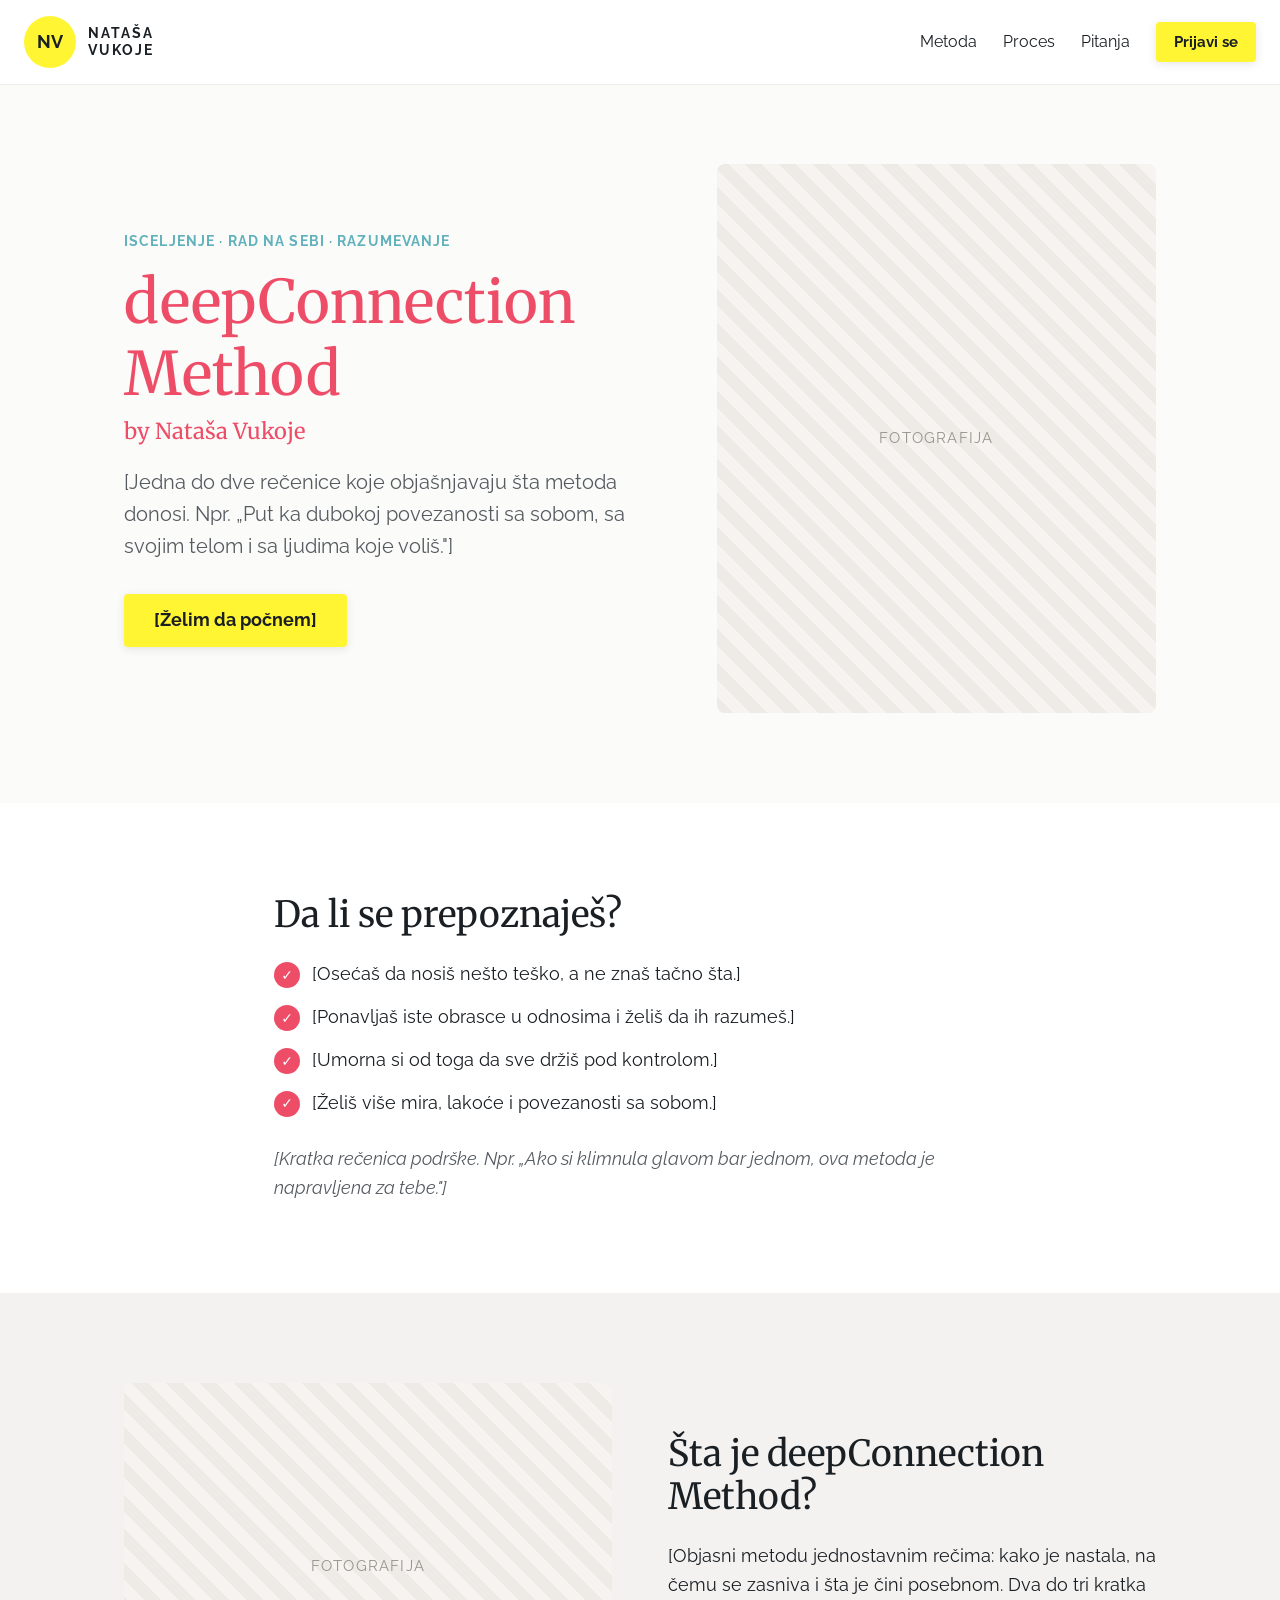
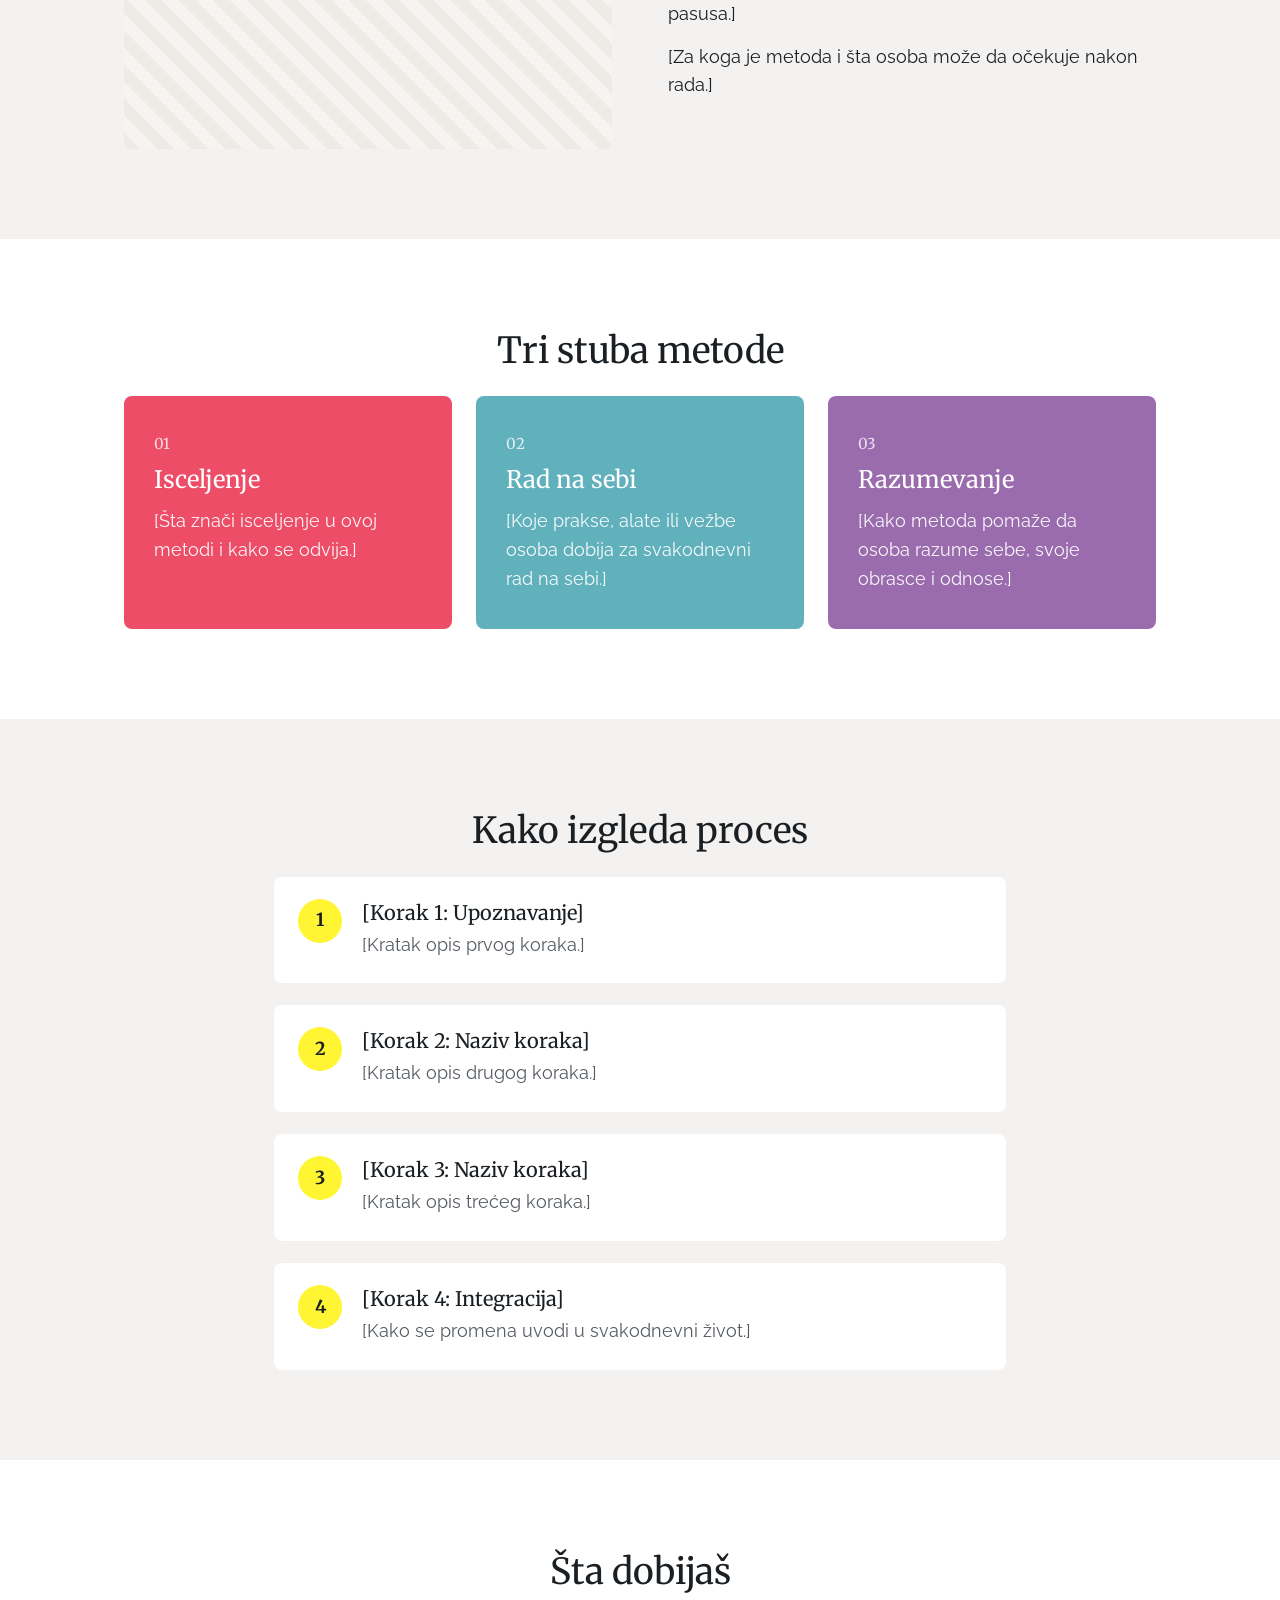
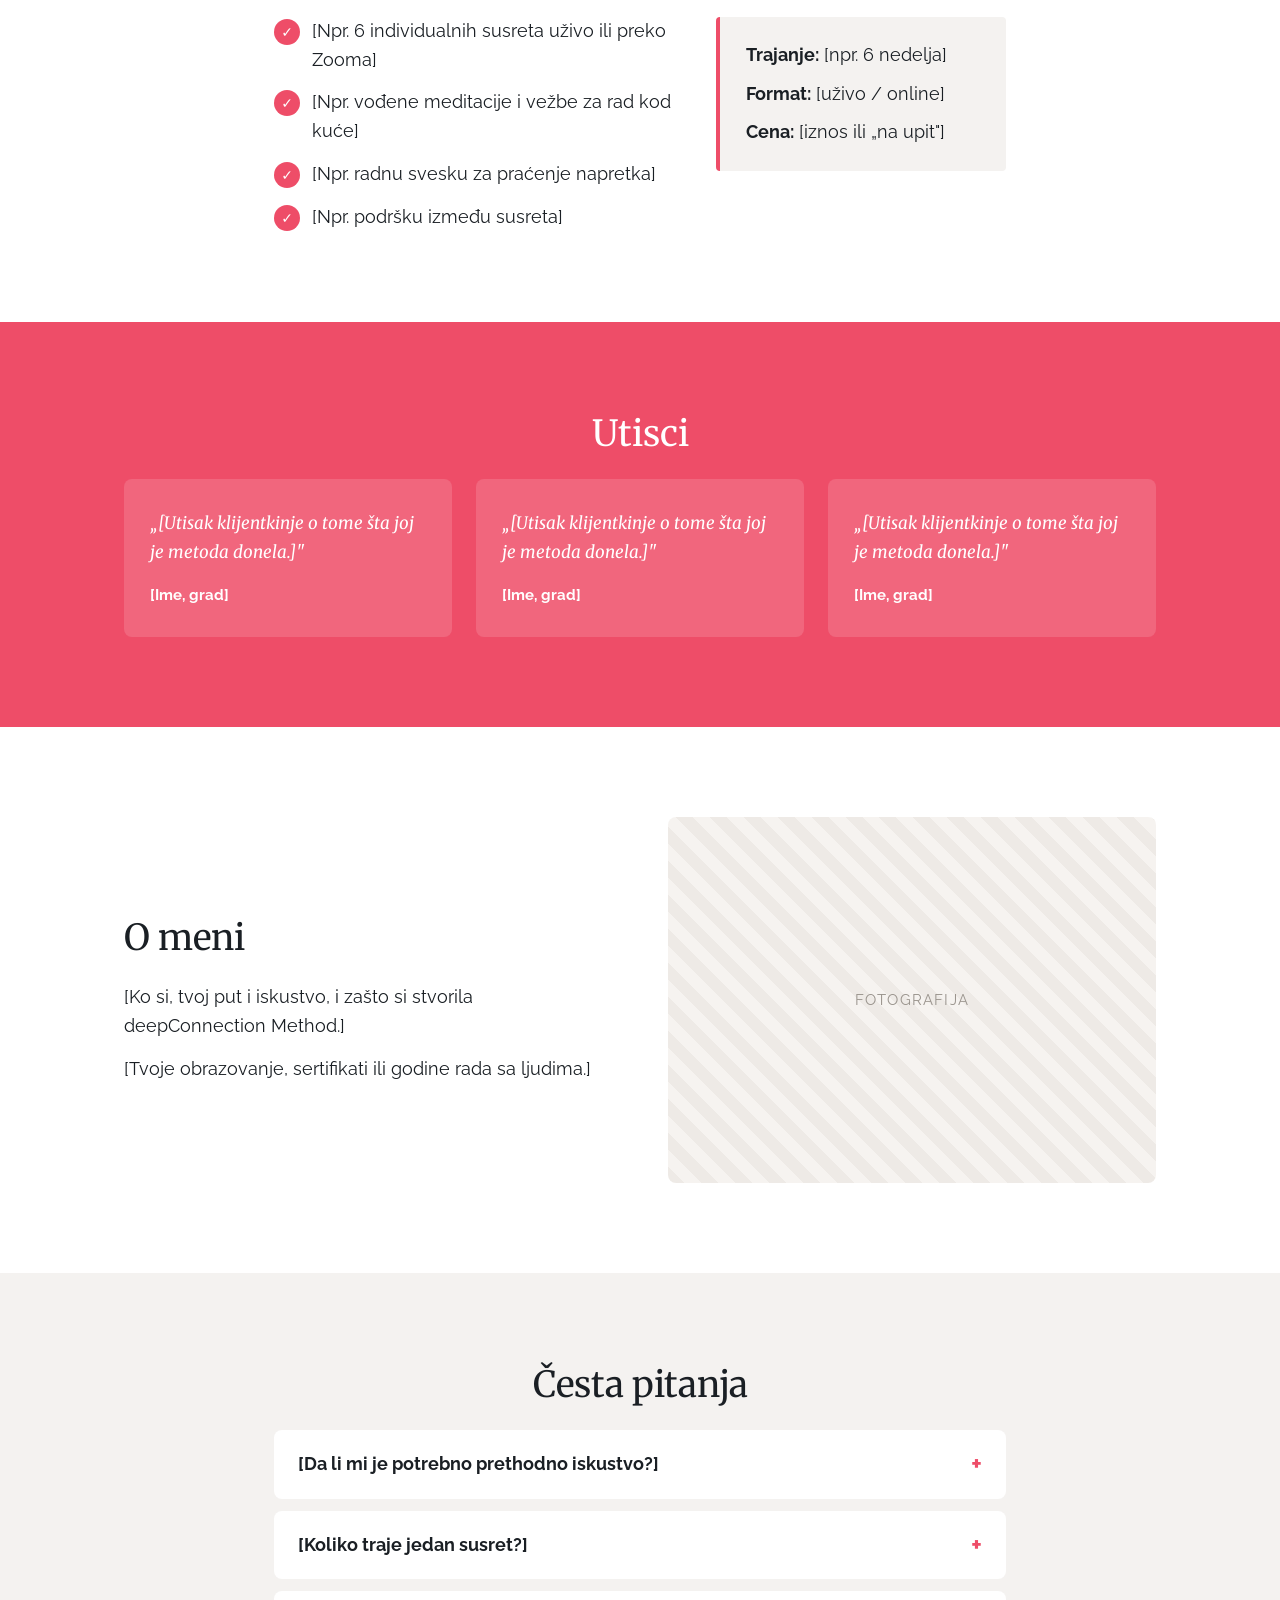
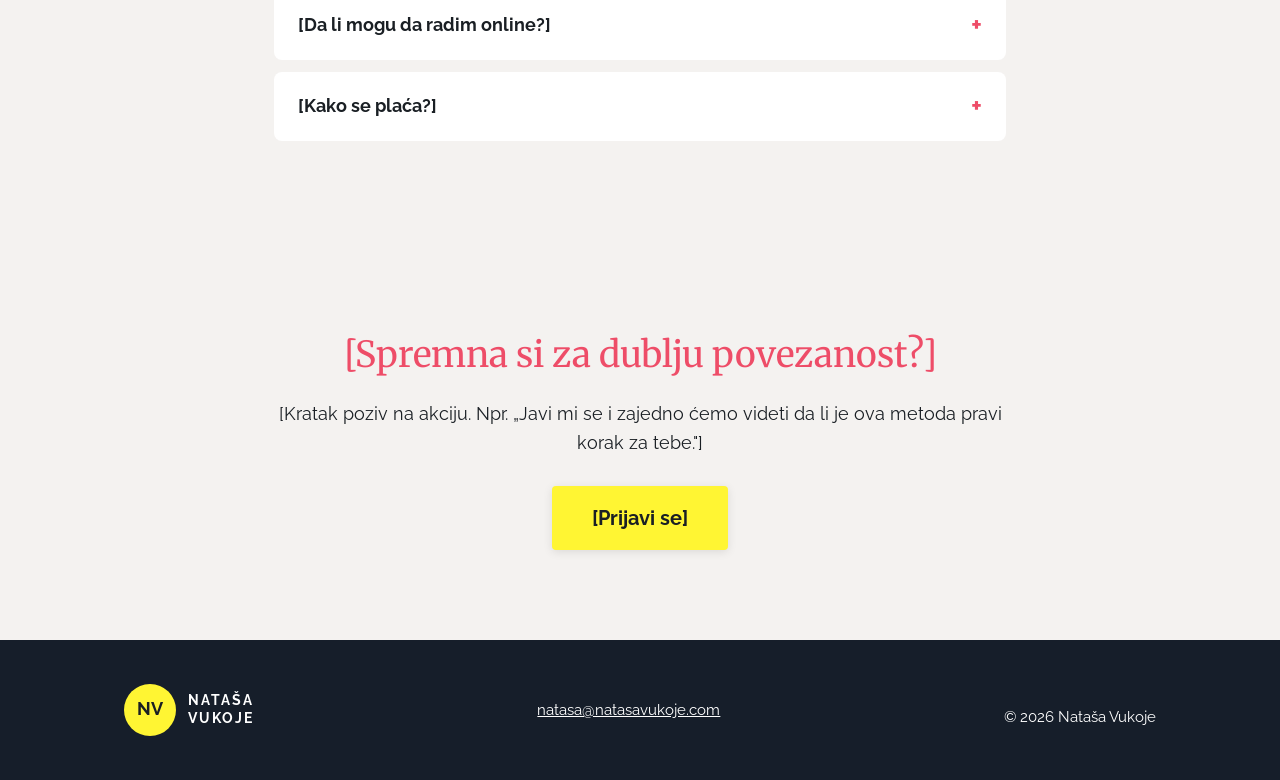
==== deepconnection/index.html @ 4f610537 "Add deepConnection Method page template in natasavukoje.com style Co-Authored-By: Claude Opus 5.5 <n" ====
<!doctype html>
<html lang="sr-Latn">
<head>
  <meta charset="utf-8">
  <meta name="viewport" content="width=device-width, initial-scale=1">
  <title>deepConnection Method — Nataša Vukoje</title>
  <meta name="description" content="deepConnection Method — metoda za isceljenje, rad na sebi i razumevanje. Nataša Vukoje.">
  <link rel="preconnect" href="https://fonts.googleapis.com">
  <link rel="preconnect" href="https://fonts.gstatic.com" crossorigin>
  <link href="https://fonts.googleapis.com/css2?family=Merriweather:ital,wght@0,400;0,700;1,400&family=Raleway:ital,wght@0,400;0,600;0,700;1,400&display=swap" rel="stylesheet">
  <link rel="stylesheet" href="style.css">
</head>
<body>

<!--
  ŠABLON STRANICE: deepConnection Method
  Svaki tekst označen sa [ ... ] treba zameniti pravim tekstom.
  Fotografije: zameni blok <div class="photo">...</div> sa <img src="ime-slike.jpg" alt="opis slike">
-->

  <!-- ZAGLAVLJE -->
  <header class="header">
    <a class="brand" href="../">
      <span class="brand-mark">NV</span>
      <span class="brand-name">NATAŠA<br>VUKOJE</span>
    </a>
    <nav class="menu">
      <a href="#metoda">Metoda</a>
      <a href="#proces">Proces</a>
      <a href="#pitanja">Pitanja</a>
      <a class="btn small" href="#prijava">Prijavi se</a>
    </nav>
  </header>

  <main>

    <!-- 1. NASLOVNI DEO -->
    <section class="hero">
      <div class="wrap hero-grid">
        <div>
          <p class="kicker">Isceljenje · Rad na sebi · Razumevanje</p>
          <h1>deepConnection Method</h1>
          <h3 class="byline">by Nataša Vukoje</h3>
          <p class="lead">[Jedna do dve rečenice koje objašnjavaju šta metoda donosi. Npr. „Put ka dubokoj povezanosti sa sobom, sa svojim telom i sa ljudima koje voliš."]</p>
          <a class="btn" href="#prijava">[Želim da počnem]</a>
        </div>
        <div class="photo tall">Fotografija</div>
      </div>
    </section>

    <!-- 2. DA LI SE PREPOZNAJEŠ -->
    <section class="section">
      <div class="wrap narrow">
        <h2>Da li se prepoznaješ?</h2>
        <ul class="checks">
          <li>[Osećaš da nosiš nešto teško, a ne znaš tačno šta.]</li>
          <li>[Ponavljaš iste obrasce u odnosima i želiš da ih razumeš.]</li>
          <li>[Umorna si od toga da sve držiš pod kontrolom.]</li>
          <li>[Želiš više mira, lakoće i povezanosti sa sobom.]</li>
        </ul>
        <p class="note">[Kratka rečenica podrške. Npr. „Ako si klimnula glavom bar jednom, ova metoda je napravljena za tebe."]</p>
      </div>
    </section>

    <!-- 3. ŠTA JE METODA -->
    <section id="metoda" class="section soft">
      <div class="wrap split">
        <div class="photo">Fotografija</div>
        <div>
          <h2>Šta je deepConnection Method?</h2>
          <p>[Objasni metodu jednostavnim rečima: kako je nastala, na čemu se zasniva i šta je čini posebnom. Dva do tri kratka pasusa.]</p>
          <p>[Za koga je metoda i šta osoba može da očekuje nakon rada.]</p>
        </div>
      </div>
    </section>

    <!-- 4. TRI STUBA METODE -->
    <section class="section">
      <div class="wrap">
        <h2 class="center">Tri stuba metode</h2>
        <div class="pillars">
          <article class="pillar pink">
            <span class="num">01</span>
            <h3>Isceljenje</h3>
            <p>[Šta znači isceljenje u ovoj metodi i kako se odvija.]</p>
          </article>
          <article class="pillar teal">
            <span class="num">02</span>
            <h3>Rad na sebi</h3>
            <p>[Koje prakse, alate ili vežbe osoba dobija za svakodnevni rad na sebi.]</p>
          </article>
          <article class="pillar purple">
            <span class="num">03</span>
            <h3>Razumevanje</h3>
            <p>[Kako metoda pomaže da osoba razume sebe, svoje obrasce i odnose.]</p>
          </article>
        </div>
      </div>
    </section>

    <!-- 5. KAKO IZGLEDA PROCES -->
    <section id="proces" class="section soft">
      <div class="wrap narrow">
        <h2 class="center">Kako izgleda proces</h2>
        <ol class="steps">
          <li><h4>[Korak 1: Upoznavanje]</h4><p>[Kratak opis prvog koraka.]</p></li>
          <li><h4>[Korak 2: Naziv koraka]</h4><p>[Kratak opis drugog koraka.]</p></li>
          <li><h4>[Korak 3: Naziv koraka]</h4><p>[Kratak opis trećeg koraka.]</p></li>
          <li><h4>[Korak 4: Integracija]</h4><p>[Kako se promena uvodi u svakodnevni život.]</p></li>
        </ol>
      </div>
    </section>

    <!-- 6. ŠTA DOBIJAŠ -->
    <section class="section">
      <div class="wrap narrow">
        <h2 class="center">Šta dobijaš</h2>
        <div class="offer">
          <ul class="checks">
            <li>[Npr. 6 individualnih susreta uživo ili preko Zooma]</li>
            <li>[Npr. vođene meditacije i vežbe za rad kod kuće]</li>
            <li>[Npr. radnu svesku za praćenje napretka]</li>
            <li>[Npr. podršku između susreta]</li>
          </ul>
          <div class="facts">
            <p><strong>Trajanje:</strong> [npr. 6 nedelja]</p>
            <p><strong>Format:</strong> [uživo / online]</p>
            <p><strong>Cena:</strong> [iznos ili „na upit"]</p>
          </div>
        </div>
      </div>
    </section>

    <!-- 7. UTISCI -->
    <section class="section band">
      <div class="wrap">
        <h2 class="center">Utisci</h2>
        <div class="quotes">
          <blockquote><p>„[Utisak klijentkinje o tome šta joj je metoda donela.]"</p><cite>[Ime, grad]</cite></blockquote>
          <blockquote><p>„[Utisak klijentkinje o tome šta joj je metoda donela.]"</p><cite>[Ime, grad]</cite></blockquote>
          <blockquote><p>„[Utisak klijentkinje o tome šta joj je metoda donela.]"</p><cite>[Ime, grad]</cite></blockquote>
        </div>
      </div>
    </section>

    <!-- 8. O MENI -->
    <section class="section">
      <div class="wrap split">
        <div>
          <h2>O meni</h2>
          <p>[Ko si, tvoj put i iskustvo, i zašto si stvorila deepConnection Method.]</p>
          <p>[Tvoje obrazovanje, sertifikati ili godine rada sa ljudima.]</p>
        </div>
        <div class="photo">Fotografija</div>
      </div>
    </section>

    <!-- 9. ČESTA PITANJA -->
    <section id="pitanja" class="section soft">
      <div class="wrap narrow">
        <h2 class="center">Česta pitanja</h2>
        <details><summary>[Da li mi je potrebno prethodno iskustvo?]</summary><p>[Odgovor.]</p></details>
        <details><summary>[Koliko traje jedan susret?]</summary><p>[Odgovor.]</p></details>
        <details><summary>[Da li mogu da radim online?]</summary><p>[Odgovor.]</p></details>
        <details><summary>[Kako se plaća?]</summary><p>[Odgovor.]</p></details>
      </div>
    </section>

    <!-- 10. PRIJAVA -->
    <section id="prijava" class="section cta">
      <div class="wrap narrow center">
        <h2>[Spremna si za dublju povezanost?]</h2>
        <p>[Kratak poziv na akciju. Npr. „Javi mi se i zajedno ćemo videti da li je ova metoda pravi korak za tebe."]</p>
        <!-- Ovde se može staviti link ka formi za prijavu ili ka stranici za plaćanje -->
        <a class="btn big" href="mailto:natasa@natasavukoje.com?subject=deepConnection%20Method">[Prijavi se]</a>
      </div>
    </section>

  </main>

  <!-- PODNOŽJE -->
  <footer class="footer">
    <div class="wrap footer-grid">
      <a class="brand light" href="../">
        <span class="brand-mark">NV</span>
        <span class="brand-name">NATAŠA<br>VUKOJE</span>
      </a>
      <p><a href="mailto:natasa@natasavukoje.com">natasa@natasavukoje.com</a></p>
      <p>© <span id="year">2026</span> Nataša Vukoje</p>
    </div>
  </footer>

  <script>document.getElementById('year').textContent = new Date().getFullYear();</script>
</body>
</html>
---- deepconnection/style.css ----
/* ===== Boje sa sajta natasavukoje.com ===== */
:root {
  --pink: #ee4d68;
  --yellow: #fff533;
  --teal: #60b1bc;
  --purple: #9a6cae;
  --ink: #1a1f24;
  --muted: #555b61;
  --soft: #f4f2f0;
  --white: #ffffff;
  --navy: #161e2a;
  --max: 1080px;
}

* { box-sizing: border-box; margin: 0; padding: 0; }
html { scroll-behavior: smooth; }

body {
  background: var(--white);
  color: var(--ink);
  font-family: "Raleway", system-ui, sans-serif;
  font-size: 18px;
  line-height: 1.6;
}

h1, h2, h3, h4 { font-family: "Merriweather", Georgia, serif; font-weight: 400; line-height: 1.2; }
h1 { font-size: clamp(38px, 6vw, 60px); color: var(--pink); }
h2 { font-size: clamp(28px, 4vw, 36px); margin-bottom: 24px; }
h3 { font-size: 24px; }
h4 { font-size: 20px; margin-bottom: 6px; }
p + p { margin-top: 14px; }
a { color: inherit; }

.wrap { max-width: var(--max); margin: 0 auto; padding: 0 24px; }
.narrow { max-width: 780px; }
.center { text-align: center; }

/* ===== Dugmad (žuta kao na sajtu) ===== */
.btn {
  display: inline-block;
  background: var(--yellow);
  color: var(--ink);
  font-weight: 700;
  text-decoration: none;
  padding: 12px 30px;
  border-radius: 4px;
  box-shadow: 0 2px 10px rgba(0, 0, 0, .1);
  transition: transform .15s, box-shadow .15s;
}
.btn:hover { transform: translateY(-2px); box-shadow: 0 6px 18px rgba(0, 0, 0, .15); }
.btn.small { padding: 8px 18px; font-size: 15px; }
.btn.big { padding: 16px 40px; font-size: 20px; margin-top: 28px; }

/* ===== Zaglavlje ===== */
.header {
  position: sticky; top: 0; z-index: 10;
  display: flex; justify-content: space-between; align-items: center;
  padding: 16px 24px;
  background: var(--white);
  box-shadow: 0 1px 0 rgba(0, 0, 0, .06);
}
.brand { display: flex; align-items: center; gap: 12px; text-decoration: none; }
.brand-mark {
  width: 52px; height: 52px; border-radius: 50%;
  background: var(--yellow); color: var(--ink);
  display: grid; place-items: center;
  font-weight: 700; font-size: 18px; letter-spacing: .02em;
}
.brand-name { font-weight: 700; font-size: 14px; letter-spacing: .14em; line-height: 1.25; }
.menu { display: flex; align-items: center; gap: 26px; font-size: 16px; }
.menu a:not(.btn) { text-decoration: none; }
.menu a:not(.btn):hover { color: var(--pink); }

/* ===== Sekcije ===== */
.section { padding: 90px 0; }
.soft { background: var(--soft); }

/* Naslovni deo */
.hero { padding: 80px 0 90px; background: #fbfbf9; }
.hero-grid { display: grid; grid-template-columns: 1.1fr .9fr; gap: 56px; align-items: center; }
.kicker { color: var(--teal); font-weight: 700; letter-spacing: .08em; text-transform: uppercase; font-size: 14px; margin-bottom: 14px; }
.byline { color: var(--pink); font-size: 22px; margin: 8px 0 22px; }
.lead { font-size: 20px; color: var(--muted); margin-bottom: 32px; max-width: 520px; }

/* Mesto za fotografiju */
.photo {
  aspect-ratio: 4 / 3;
  border-radius: 8px;
  background: repeating-linear-gradient(45deg, #eeeae6, #eeeae6 12px, #f6f3f0 12px, #f6f3f0 24px);
  display: grid; place-items: center;
  color: #9a948d; font-size: 15px; letter-spacing: .08em; text-transform: uppercase;
}
.photo.tall { aspect-ratio: 4 / 5; }
img { width: 100%; border-radius: 8px; display: block; object-fit: cover; }

/* Dve kolone */
.split { display: grid; grid-template-columns: 1fr 1fr; gap: 56px; align-items: center; }

/* Liste sa kvačicom */
.checks { list-style: none; display: grid; gap: 14px; }
.checks li { position: relative; padding-left: 38px; }
.checks li::before {
  content: "✓";
  position: absolute; left: 0; top: 2px;
  width: 26px; height: 26px; border-radius: 50%;
  background: var(--pink); color: var(--white);
  display: grid; place-items: center; font-size: 14px; font-weight: 700;
}
.note { margin-top: 28px; font-style: italic; color: var(--muted); }

/* Tri stuba */
.pillars { display: grid; grid-template-columns: repeat(3, 1fr); gap: 24px; }
.pillar { padding: 36px 30px; border-radius: 8px; color: var(--white); }
.pillar p { margin-top: 12px; opacity: .95; }
.pillar .num { font-family: "Merriweather", serif; font-size: 15px; opacity: .8; display: block; margin-bottom: 10px; }
.pillar.pink { background: var(--pink); }
.pillar.teal { background: var(--teal); }
.pillar.purple { background: var(--purple); }

/* Koraci procesa */
.steps { list-style: none; counter-reset: s; display: grid; gap: 22px; }
.steps li {
  counter-increment: s;
  position: relative; padding: 24px 26px 24px 88px;
  background: var(--white); border-radius: 8px;
}
.steps li::before {
  content: counter(s);
  position: absolute; left: 24px; top: 22px;
  width: 44px; height: 44px; border-radius: 50%;
  background: var(--yellow); color: var(--ink);
  display: grid; place-items: center;
  font-family: "Merriweather", serif; font-weight: 700; font-size: 18px;
}
.steps p { color: var(--muted); }

/* Šta dobijaš */
.offer { display: grid; grid-template-columns: 1.4fr 1fr; gap: 36px; align-items: start; }
.facts { background: var(--soft); border-left: 4px solid var(--pink); padding: 24px 26px; border-radius: 4px; }
.facts p + p { margin-top: 10px; }

/* Utisci — roze traka kao na sajtu */
.band { background: var(--pink); color: var(--white); }
.quotes { display: grid; grid-template-columns: repeat(3, 1fr); gap: 24px; }
blockquote { background: rgba(255, 255, 255, .14); padding: 30px 26px; border-radius: 8px; }
blockquote p { font-family: "Merriweather", serif; font-style: italic; font-size: 17px; line-height: 1.7; }
cite { display: block; margin-top: 16px; font-style: normal; font-weight: 700; font-size: 15px; }

/* Česta pitanja */
details { background: var(--white); border-radius: 8px; margin-bottom: 12px; }
summary { cursor: pointer; padding: 20px 24px; font-weight: 700; list-style: none; position: relative; padding-right: 56px; }
summary::-webkit-details-marker { display: none; }
summary::after { content: "+"; position: absolute; right: 24px; top: 14px; font-size: 26px; color: var(--pink); }
details[open] summary::after { content: "–"; }
details p { padding: 0 24px 22px; color: var(--muted); }

/* Prijava */
.cta { background: var(--soft); }
.cta h2 { color: var(--pink); }

/* Podnožje */
.footer { background: var(--navy); color: var(--white); padding: 44px 0; font-size: 15px; }
.footer-grid { display: flex; flex-wrap: wrap; gap: 20px; justify-content: space-between; align-items: center; }
.brand.light .brand-name { color: var(--white); }

/* ===== Telefoni i tableti ===== */
@media (max-width: 860px) {
  .hero-grid, .split, .offer { grid-template-columns: 1fr; gap: 36px; }
  .pillars, .quotes { grid-template-columns: 1fr; }
  .menu a:not(.btn) { display: none; }
  .section { padding: 64px 0; }
  .hero { padding: 48px 0 64px; }
}
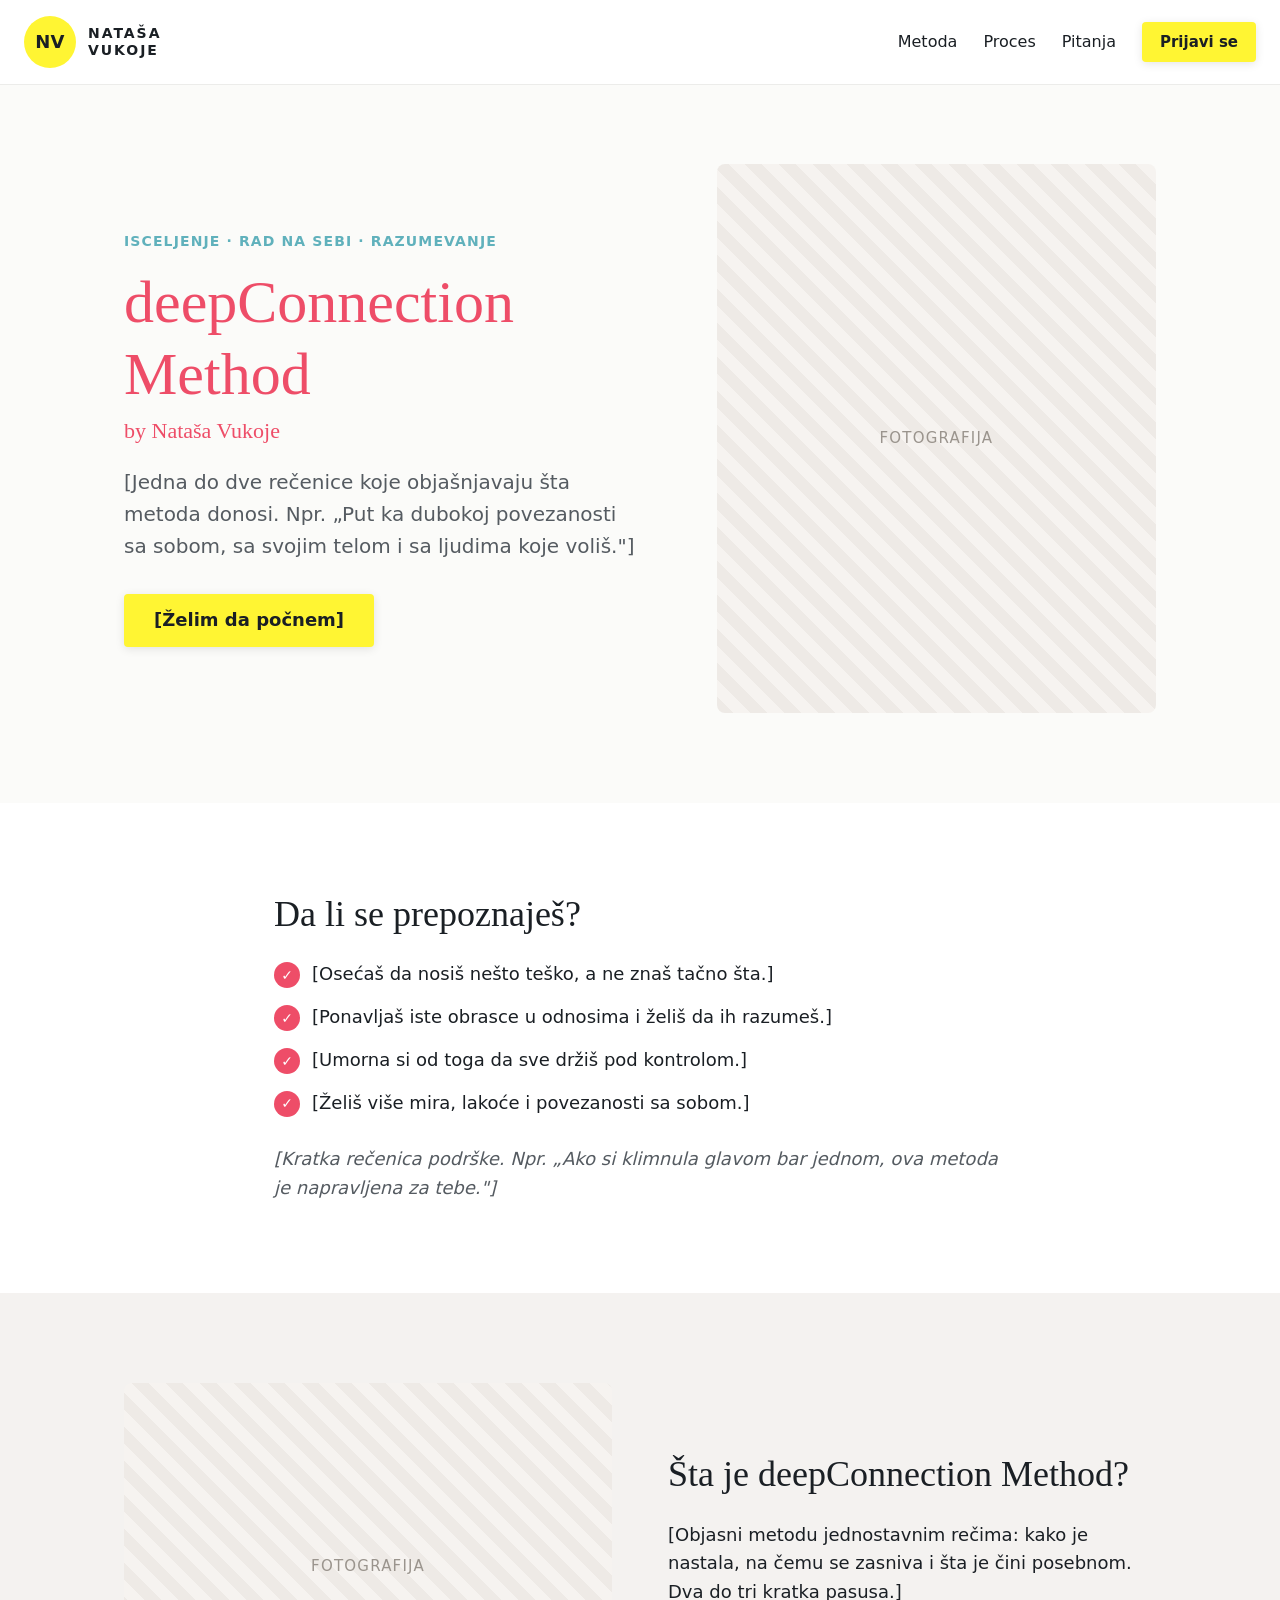
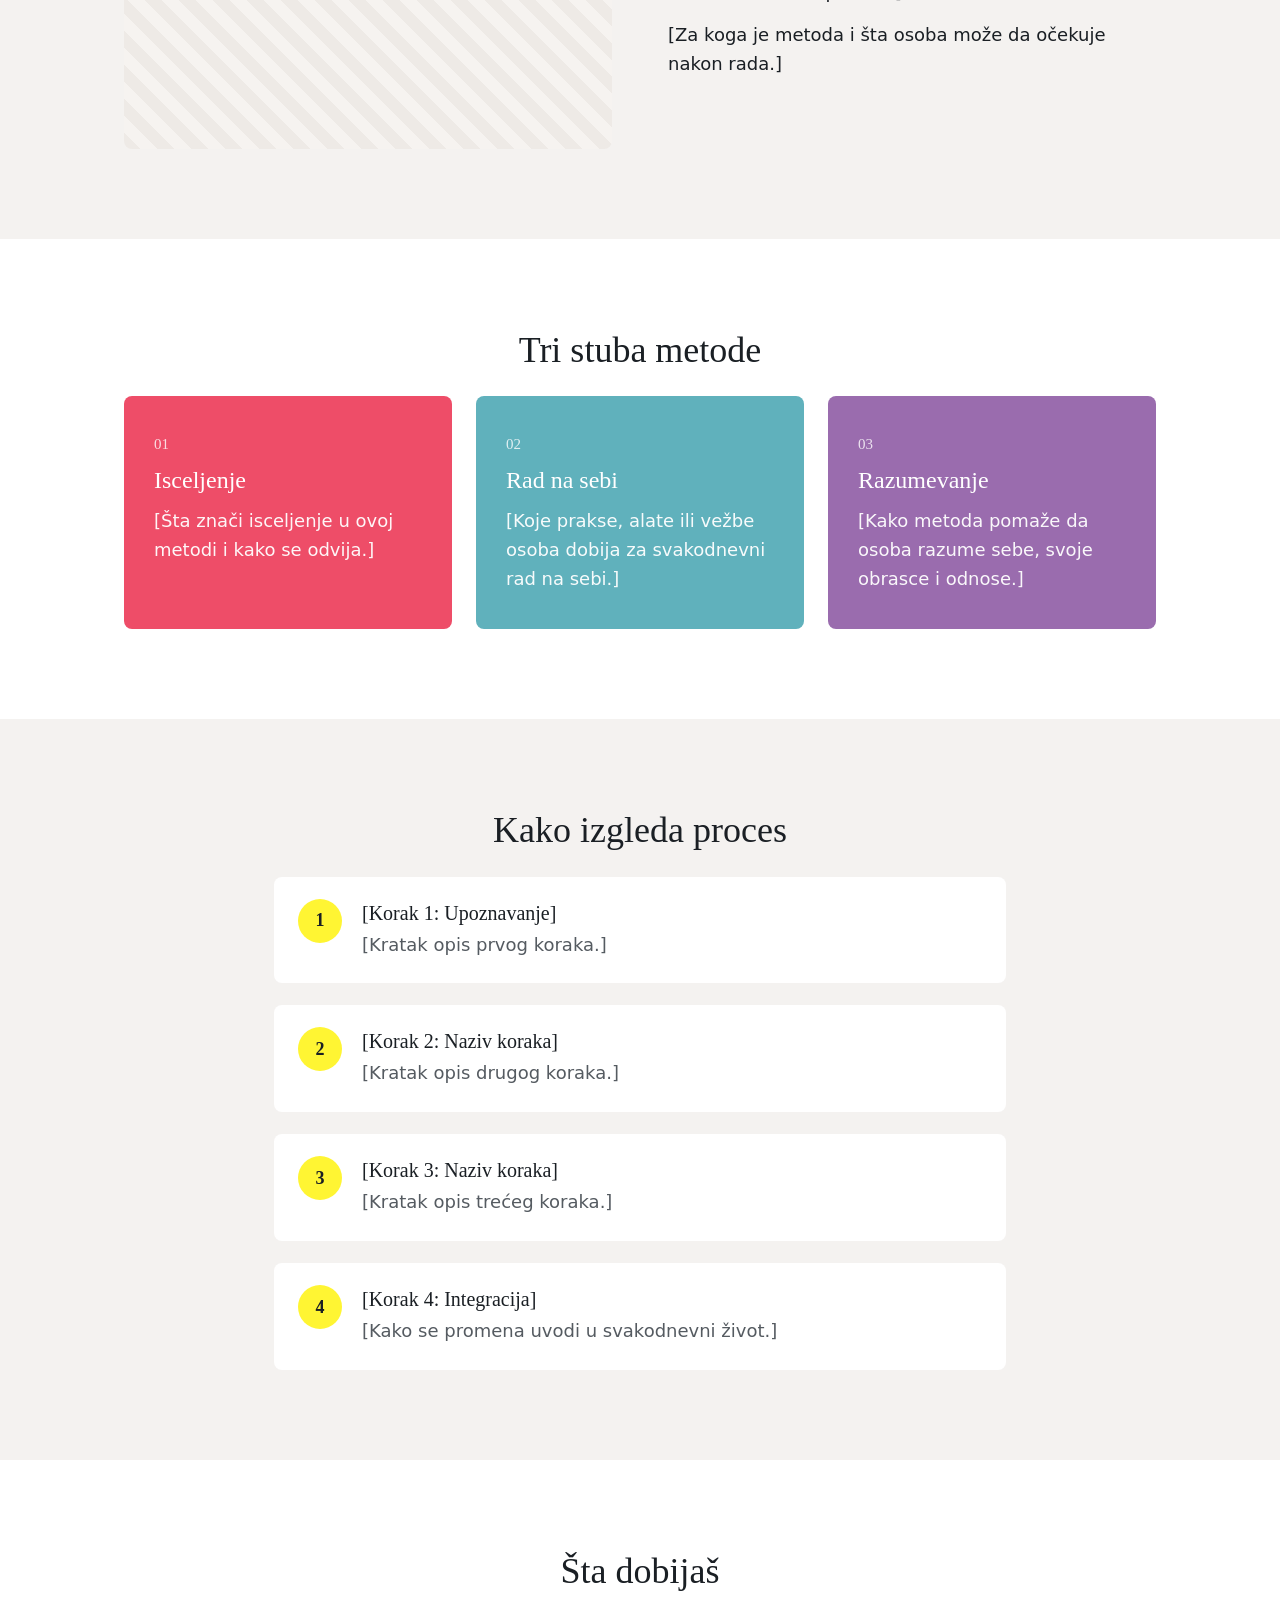
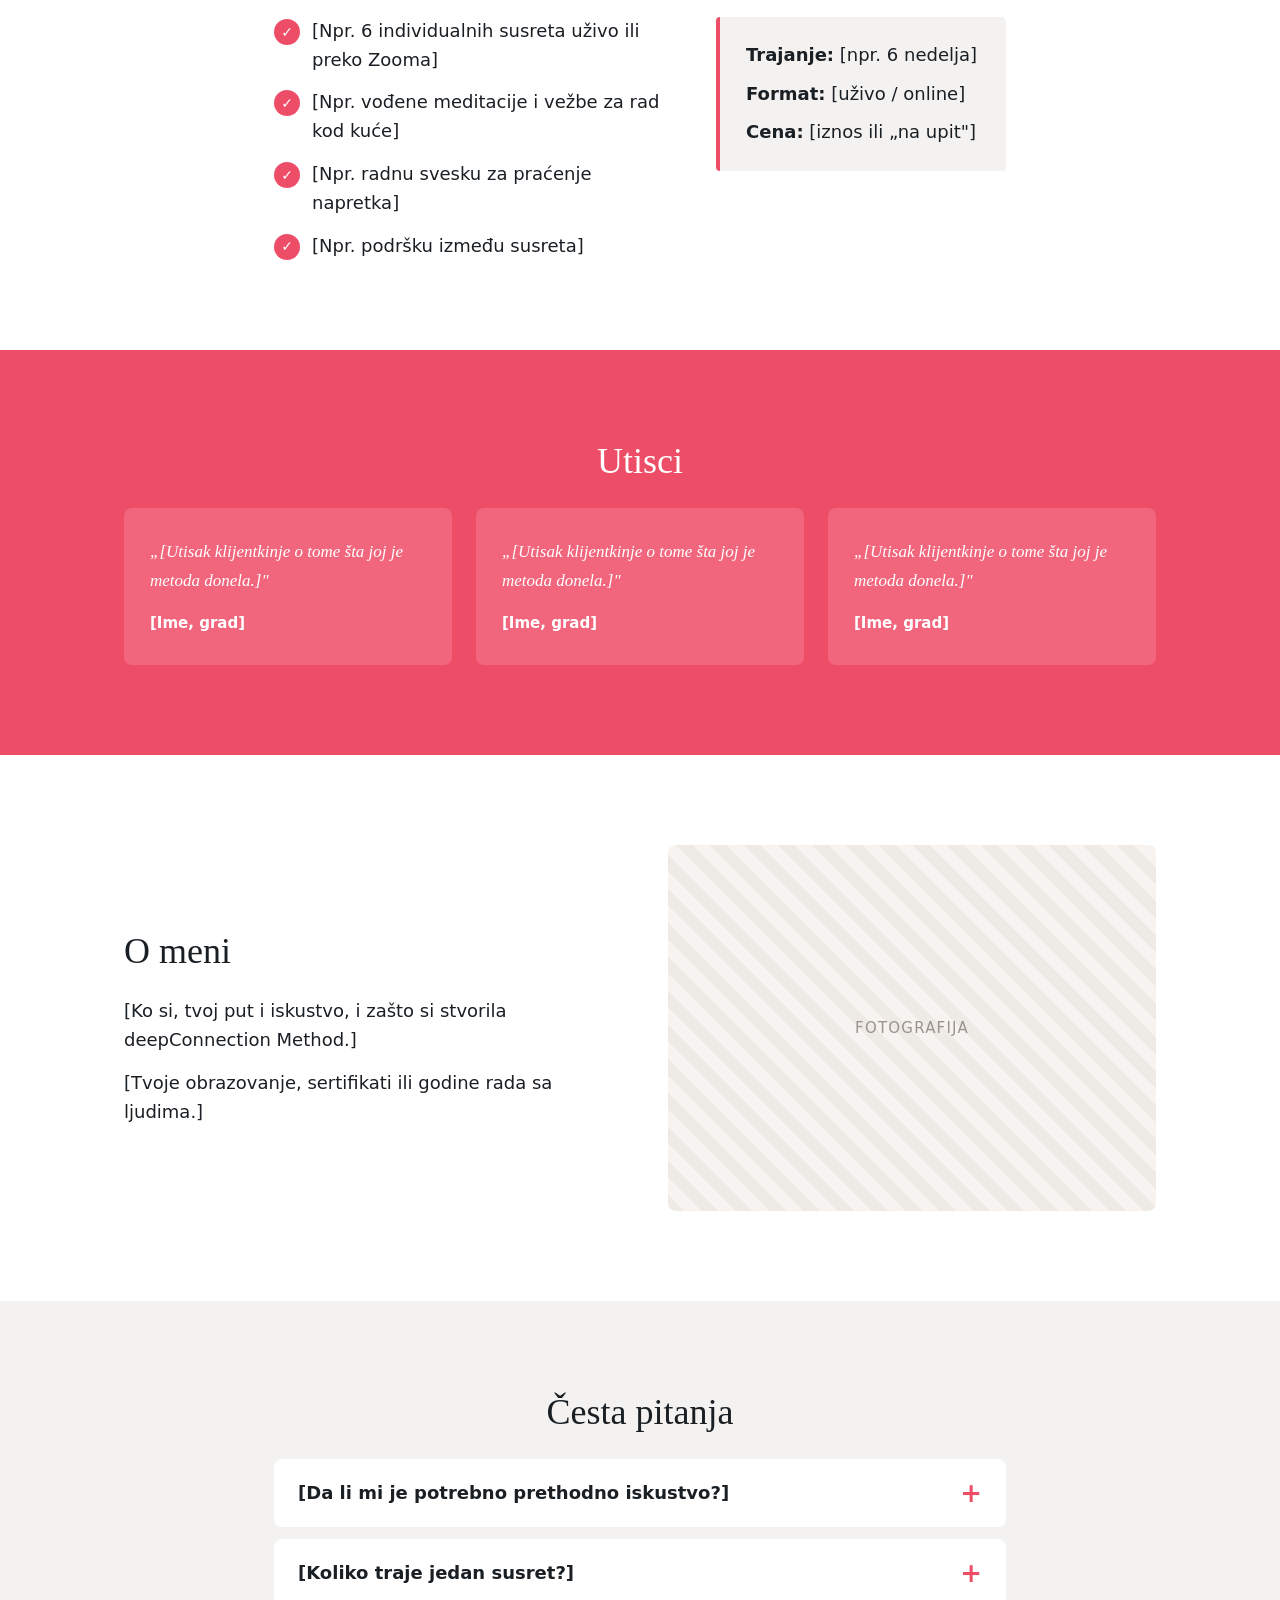
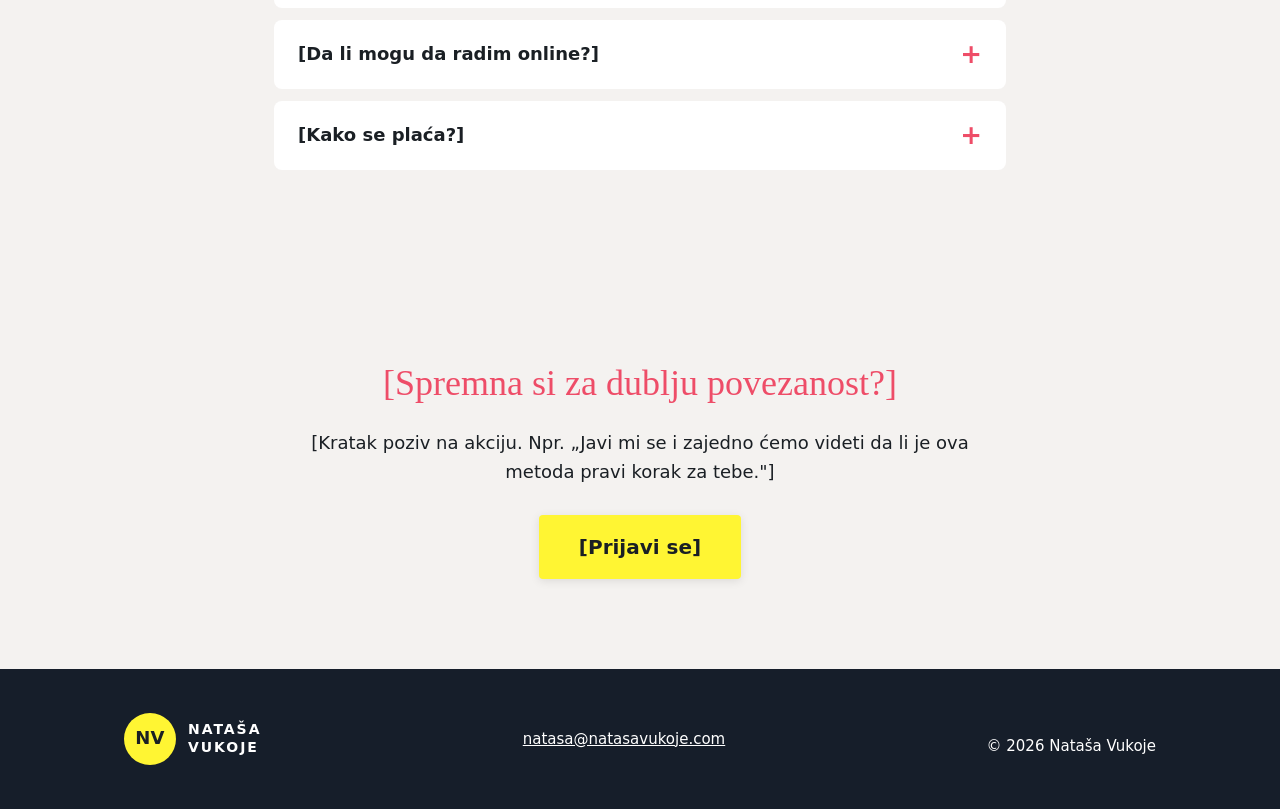
==== commit e1615dfd: "Make deepConnection Method the home page; redirect old /deepconnection/ address Co-Authored-By: Clau" ====
--- a/deepconnection/index.html
+++ b/deepconnection/index.html
@@ -2,194 +2,11 @@
 <html lang="sr-Latn">
 <head>
   <meta charset="utf-8">
-  <meta name="viewport" content="width=device-width, initial-scale=1">
   <title>deepConnection Method — Nataša Vukoje</title>
-  <meta name="description" content="deepConnection Method — metoda za isceljenje, rad na sebi i razumevanje. Nataša Vukoje.">
-  <link rel="preconnect" href="https://fonts.googleapis.com">
-  <link rel="preconnect" href="https://fonts.gstatic.com" crossorigin>
-  <link href="https://fonts.googleapis.com/css2?family=Merriweather:ital,wght@0,400;0,700;1,400&family=Raleway:ital,wght@0,400;0,600;0,700;1,400&display=swap" rel="stylesheet">
-  <link rel="stylesheet" href="style.css">
+  <meta http-equiv="refresh" content="0; url=../">
+  <link rel="canonical" href="../">
 </head>
 <body>
-
-<!--
-  ŠABLON STRANICE: deepConnection Method
-  Svaki tekst označen sa [ ... ] treba zameniti pravim tekstom.
-  Fotografije: zameni blok <div class="photo">...</div> sa <img src="ime-slike.jpg" alt="opis slike">
--->
-
-  <!-- ZAGLAVLJE -->
-  <header class="header">
-    <a class="brand" href="../">
-      <span class="brand-mark">NV</span>
-      <span class="brand-name">NATAŠA<br>VUKOJE</span>
-    </a>
-    <nav class="menu">
-      <a href="#metoda">Metoda</a>
-      <a href="#proces">Proces</a>
-      <a href="#pitanja">Pitanja</a>
-      <a class="btn small" href="#prijava">Prijavi se</a>
-    </nav>
-  </header>
-
-  <main>
-
-    <!-- 1. NASLOVNI DEO -->
-    <section class="hero">
-      <div class="wrap hero-grid">
-        <div>
-          <p class="kicker">Isceljenje · Rad na sebi · Razumevanje</p>
-          <h1>deepConnection Method</h1>
-          <h3 class="byline">by Nataša Vukoje</h3>
-          <p class="lead">[Jedna do dve rečenice koje objašnjavaju šta metoda donosi. Npr. „Put ka dubokoj povezanosti sa sobom, sa svojim telom i sa ljudima koje voliš."]</p>
-          <a class="btn" href="#prijava">[Želim da počnem]</a>
-        </div>
-        <div class="photo tall">Fotografija</div>
-      </div>
-    </section>
-
-    <!-- 2. DA LI SE PREPOZNAJEŠ -->
-    <section class="section">
-      <div class="wrap narrow">
-        <h2>Da li se prepoznaješ?</h2>
-        <ul class="checks">
-          <li>[Osećaš da nosiš nešto teško, a ne znaš tačno šta.]</li>
-          <li>[Ponavljaš iste obrasce u odnosima i želiš da ih razumeš.]</li>
-          <li>[Umorna si od toga da sve držiš pod kontrolom.]</li>
-          <li>[Želiš više mira, lakoće i povezanosti sa sobom.]</li>
-        </ul>
-        <p class="note">[Kratka rečenica podrške. Npr. „Ako si klimnula glavom bar jednom, ova metoda je napravljena za tebe."]</p>
-      </div>
-    </section>
-
-    <!-- 3. ŠTA JE METODA -->
-    <section id="metoda" class="section soft">
-      <div class="wrap split">
-        <div class="photo">Fotografija</div>
-        <div>
-          <h2>Šta je deepConnection Method?</h2>
-          <p>[Objasni metodu jednostavnim rečima: kako je nastala, na čemu se zasniva i šta je čini posebnom. Dva do tri kratka pasusa.]</p>
-          <p>[Za koga je metoda i šta osoba može da očekuje nakon rada.]</p>
-        </div>
-      </div>
-    </section>
-
-    <!-- 4. TRI STUBA METODE -->
-    <section class="section">
-      <div class="wrap">
-        <h2 class="center">Tri stuba metode</h2>
-        <div class="pillars">
-          <article class="pillar pink">
-            <span class="num">01</span>
-            <h3>Isceljenje</h3>
-            <p>[Šta znači isceljenje u ovoj metodi i kako se odvija.]</p>
-          </article>
-          <article class="pillar teal">
-            <span class="num">02</span>
-            <h3>Rad na sebi</h3>
-            <p>[Koje prakse, alate ili vežbe osoba dobija za svakodnevni rad na sebi.]</p>
-          </article>
-          <article class="pillar purple">
-            <span class="num">03</span>
-            <h3>Razumevanje</h3>
-            <p>[Kako metoda pomaže da osoba razume sebe, svoje obrasce i odnose.]</p>
-          </article>
-        </div>
-      </div>
-    </section>
-
-    <!-- 5. KAKO IZGLEDA PROCES -->
-    <section id="proces" class="section soft">
-      <div class="wrap narrow">
-        <h2 class="center">Kako izgleda proces</h2>
-        <ol class="steps">
-          <li><h4>[Korak 1: Upoznavanje]</h4><p>[Kratak opis prvog koraka.]</p></li>
-          <li><h4>[Korak 2: Naziv koraka]</h4><p>[Kratak opis drugog koraka.]</p></li>
-          <li><h4>[Korak 3: Naziv koraka]</h4><p>[Kratak opis trećeg koraka.]</p></li>
-          <li><h4>[Korak 4: Integracija]</h4><p>[Kako se promena uvodi u svakodnevni život.]</p></li>
-        </ol>
-      </div>
-    </section>
-
-    <!-- 6. ŠTA DOBIJAŠ -->
-    <section class="section">
-      <div class="wrap narrow">
-        <h2 class="center">Šta dobijaš</h2>
-        <div class="offer">
-          <ul class="checks">
-            <li>[Npr. 6 individualnih susreta uživo ili preko Zooma]</li>
-            <li>[Npr. vođene meditacije i vežbe za rad kod kuće]</li>
-            <li>[Npr. radnu svesku za praćenje napretka]</li>
-            <li>[Npr. podršku između susreta]</li>
-          </ul>
-          <div class="facts">
-            <p><strong>Trajanje:</strong> [npr. 6 nedelja]</p>
-            <p><strong>Format:</strong> [uživo / online]</p>
-            <p><strong>Cena:</strong> [iznos ili „na upit"]</p>
-          </div>
-        </div>
-      </div>
-    </section>
-
-    <!-- 7. UTISCI -->
-    <section class="section band">
-      <div class="wrap">
-        <h2 class="center">Utisci</h2>
-        <div class="quotes">
-          <blockquote><p>„[Utisak klijentkinje o tome šta joj je metoda donela.]"</p><cite>[Ime, grad]</cite></blockquote>
-          <blockquote><p>„[Utisak klijentkinje o tome šta joj je metoda donela.]"</p><cite>[Ime, grad]</cite></blockquote>
-          <blockquote><p>„[Utisak klijentkinje o tome šta joj je metoda donela.]"</p><cite>[Ime, grad]</cite></blockquote>
-        </div>
-      </div>
-    </section>
-
-    <!-- 8. O MENI -->
-    <section class="section">
-      <div class="wrap split">
-        <div>
-          <h2>O meni</h2>
-          <p>[Ko si, tvoj put i iskustvo, i zašto si stvorila deepConnection Method.]</p>
-          <p>[Tvoje obrazovanje, sertifikati ili godine rada sa ljudima.]</p>
-        </div>
-        <div class="photo">Fotografija</div>
-      </div>
-    </section>
-
-    <!-- 9. ČESTA PITANJA -->
-    <section id="pitanja" class="section soft">
-      <div class="wrap narrow">
-        <h2 class="center">Česta pitanja</h2>
-        <details><summary>[Da li mi je potrebno prethodno iskustvo?]</summary><p>[Odgovor.]</p></details>
-        <details><summary>[Koliko traje jedan susret?]</summary><p>[Odgovor.]</p></details>
-        <details><summary>[Da li mogu da radim online?]</summary><p>[Odgovor.]</p></details>
-        <details><summary>[Kako se plaća?]</summary><p>[Odgovor.]</p></details>
-      </div>
-    </section>
-
-    <!-- 10. PRIJAVA -->
-    <section id="prijava" class="section cta">
-      <div class="wrap narrow center">
-        <h2>[Spremna si za dublju povezanost?]</h2>
-        <p>[Kratak poziv na akciju. Npr. „Javi mi se i zajedno ćemo videti da li je ova metoda pravi korak za tebe."]</p>
-        <!-- Ovde se može staviti link ka formi za prijavu ili ka stranici za plaćanje -->
-        <a class="btn big" href="mailto:natasa@natasavukoje.com?subject=deepConnection%20Method">[Prijavi se]</a>
-      </div>
-    </section>
-
-  </main>
-
-  <!-- PODNOŽJE -->
-  <footer class="footer">
-    <div class="wrap footer-grid">
-      <a class="brand light" href="../">
-        <span class="brand-mark">NV</span>
-        <span class="brand-name">NATAŠA<br>VUKOJE</span>
-      </a>
-      <p><a href="mailto:natasa@natasavukoje.com">natasa@natasavukoje.com</a></p>
-      <p>© <span id="year">2026</span> Nataša Vukoje</p>
-    </div>
-  </footer>
-
-  <script>document.getElementById('year').textContent = new Date().getFullYear();</script>
+  <p><a href="../">deepConnection Method</a></p>
 </body>
 </html>
